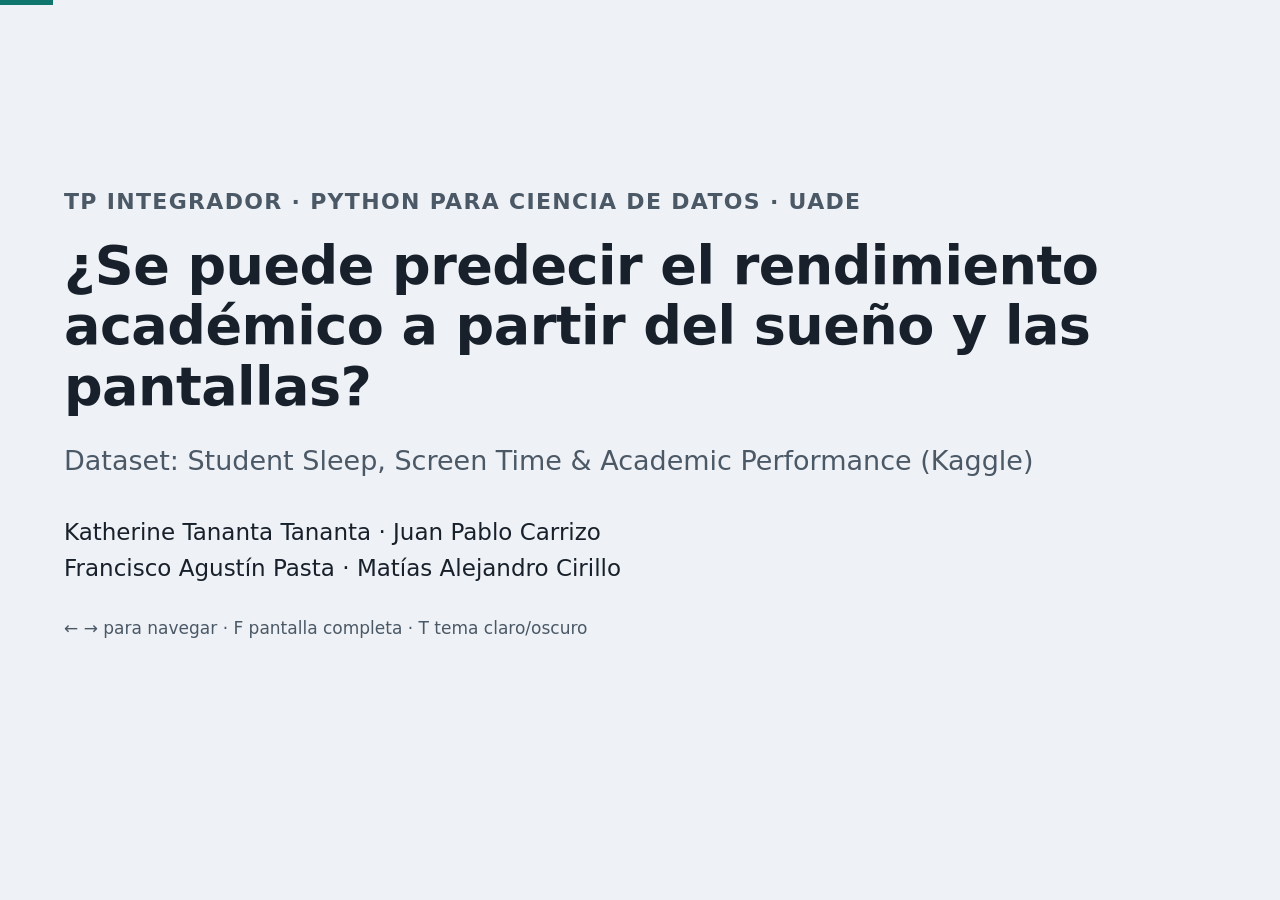
==== presentacion.html @ 527ed7e1 "Primera versió de la presentación." ====
<!DOCTYPE html>
<html lang="es">
<head>
<meta charset="utf-8">
<meta name="viewport" content="width=device-width, initial-scale=1">
<title>TP Integrador: sueño y rendimiento</title>
<style>
:root{
  --bg:#eef1f5; --card:#ffffff; --ink:#18212b; --muted:#4b5866; --line:#d5dbe3;
  --accent:#0f766e; --warn-bg:#fff6e0; --warn-line:#b45309;
  --code-bg:#101923; --code-ink:#e6edf3; --code-com:#9fb3c8;
  --jp:#0f766e; --ka:#4338ca; --fp:#b45309; --mc:#9d174d;
  --good:#0f766e; --bad:#b91c1c;
}
@media (prefers-color-scheme: dark){
  :root:not([data-theme="light"]){
    --bg:#0b1118; --card:#16202b; --ink:#e8eef5; --muted:#a9b7c6; --line:#2a3846;
    --warn-bg:#2b2111; --warn-line:#e0a64a; --code-bg:#0a0f15;
    --jp:#2dd4bf; --ka:#a5b4fc; --fp:#fbbf24; --mc:#f9a8d4; --good:#2dd4bf; --bad:#fca5a5; --accent:#2dd4bf;
  }
}
:root[data-theme="dark"]{
  --bg:#0b1118; --card:#16202b; --ink:#e8eef5; --muted:#a9b7c6; --line:#2a3846;
  --warn-bg:#2b2111; --warn-line:#e0a64a; --code-bg:#0a0f15;
  --jp:#2dd4bf; --ka:#a5b4fc; --fp:#fbbf24; --mc:#f9a8d4; --good:#2dd4bf; --bad:#fca5a5; --accent:#2dd4bf;
}
*{box-sizing:border-box;margin:0;padding:0}
html,body{height:100%;background:var(--bg);color:var(--ink);overflow:hidden;
  font-family:system-ui,-apple-system,"Segoe UI",Roboto,"Helvetica Neue",Arial,sans-serif}
#viewport{position:fixed;inset:0;display:flex;align-items:center;justify-content:center}
#stage{width:1280px;height:720px;position:relative;flex:none;transform-origin:center center}
.slide{position:absolute;inset:0;display:none;padding:84px 64px 52px;background:var(--bg)}
.slide.active{display:block}
.slide>.who-chip{position:absolute;top:26px;right:64px}
.slide>.sec{position:absolute;top:30px;left:64px;font-size:17px;font-weight:600;letter-spacing:.06em;text-transform:uppercase;color:var(--muted)}
.slide>.num{position:absolute;bottom:20px;right:64px;font-size:16px;color:var(--muted);font-variant-numeric:tabular-nums}
.slide>.foot{position:absolute;bottom:20px;left:64px;font-size:16px;color:var(--muted)}
.who-chip{font-size:17px;font-weight:600;padding:5px 14px;border-radius:999px;color:#fff;background:var(--c)}
:root[data-theme="dark"] .who-chip, :root:not([data-theme="light"]) .who-chip{color:#0b1118}
@media (prefers-color-scheme: light){:root:not([data-theme="dark"]) .who-chip{color:#fff}}
[data-who=jp]{--c:var(--jp)} [data-who=ka]{--c:var(--ka)} [data-who=fp]{--c:var(--fp)} [data-who=mc]{--c:var(--mc)}
#bar{position:fixed;top:0;left:0;height:5px;background:var(--accent);width:0;z-index:5;transition:width .25s}
h1{font-size:54px;line-height:1.12;font-weight:750;letter-spacing:-.01em}
h2{font-size:38px;line-height:1.15;font-weight:720;margin-bottom:20px;letter-spacing:-.005em}
h3{font-size:23px;font-weight:700;margin-bottom:8px}
p,li{font-size:22px;line-height:1.38}
.lead{font-size:27px;line-height:1.35;color:var(--ink)}
.muted{color:var(--muted)}
ul{padding-left:26px} li{margin-bottom:7px}
b,strong{font-weight:700}
code{font-family:ui-monospace,SFMono-Regular,Consolas,"Liberation Mono",monospace;font-size:.88em;background:color-mix(in srgb,var(--ink) 9%,transparent);padding:1px 6px;border-radius:5px}
.grid2{display:grid;grid-template-columns:1fr 1fr;gap:30px;align-items:start}
.grid-img{display:grid;grid-template-columns:auto 1fr;gap:30px;align-items:start}
.grid-img.rev{grid-template-columns:1fr auto}
.card{background:var(--card);border:1px solid var(--line);border-radius:14px;padding:20px 24px}
.card h3{color:var(--accent)}
figure{margin:0}
figure img{display:block;background:#fff;border:1px solid var(--line);border-radius:12px}
.callout{background:var(--warn-bg);border-left:6px solid var(--warn-line);border-radius:10px;padding:14px 20px;margin-top:16px}
.callout p{font-size:20px;line-height:1.38}
.callout .k{font-weight:800;margin-right:6px}
pre{background:var(--code-bg);color:var(--code-ink);border-radius:12px;padding:16px 20px;font-size:17px;line-height:1.5;overflow:hidden;
  font-family:ui-monospace,SFMono-Regular,Consolas,"Liberation Mono",monospace;white-space:pre}
pre .c{color:var(--code-com)}
table.t{width:100%;border-collapse:collapse;font-size:20px;background:var(--card);border:1px solid var(--line);border-radius:12px;overflow:hidden}
table.t th,table.t td{padding:9px 14px;text-align:left;border-bottom:1px solid var(--line)}
table.t th{font-size:17px;text-transform:uppercase;letter-spacing:.04em;color:var(--muted);background:color-mix(in srgb,var(--ink) 5%,transparent)}
table.t td.n,table.t th.n{text-align:right;font-variant-numeric:tabular-nums}
table.t tr:last-child td{border-bottom:0}
table.t tr.win td{background:color-mix(in srgb,var(--good) 14%,transparent);font-weight:700}
.kpis{display:grid;gap:16px}
.kpi{background:var(--card);border:1px solid var(--line);border-radius:14px;padding:16px 22px}
.kpi .v{font-size:44px;font-weight:780;line-height:1.05;color:var(--accent);font-variant-numeric:tabular-nums}
.kpi .l{font-size:19px;color:var(--muted);margin-top:4px}
.k3{grid-template-columns:repeat(3,1fr)} .k2{grid-template-columns:repeat(2,1fr)} .k4{grid-template-columns:repeat(4,1fr)}
.flow{display:flex;gap:12px;align-items:stretch;margin-top:26px}
.flow .st{flex:1;background:var(--card);border:1px solid var(--line);border-top:6px solid var(--c);border-radius:12px;padding:16px 14px}
.flow .st b{display:block;font-size:21px;margin-bottom:6px}
.flow .st span{font-size:18px;color:var(--muted)}
.bars{display:grid;gap:7px}
.bars .r{display:grid;grid-template-columns:200px 1fr 70px;gap:12px;align-items:center;font-size:19px}
.bars .tr{height:16px;background:color-mix(in srgb,var(--ink) 9%,transparent);border-radius:8px;overflow:hidden}
.bars .tr i{display:block;height:100%;background:var(--accent);border-radius:8px}
.bars .r.neg .tr i{background:var(--bad)}
.bars .val{text-align:right;font-variant-numeric:tabular-nums;font-weight:650}
.sub{font-size:18px;color:var(--muted);margin:14px 0 6px;font-weight:650}
.pipe{display:flex;align-items:center;gap:10px;margin:6px 0 4px}
.pipe .b{background:var(--card);border:2px solid var(--accent);border-radius:10px;padding:10px 14px;font-size:20px;font-weight:650;text-align:center}
.pipe .a{font-size:26px;color:var(--muted)}
.tag{display:inline-block;font-size:17px;font-weight:700;padding:2px 11px;border-radius:999px;border:1.5px solid currentColor}
.pos{color:var(--good)} .neg{color:var(--bad)}
.center{display:flex;flex-direction:column;justify-content:center;height:100%}
.title-slide{padding-top:0}
.title-slide .center{padding-bottom:20px}
.hint{font-size:17px;color:var(--muted);margin-top:30px}
@media (prefers-reduced-motion:reduce){#bar{transition:none}}
@media print{
  @page{size:1280px 720px;margin:0}
  html,body{overflow:visible;height:auto;background:#fff}
  #viewport{position:static;display:block}
  #stage{transform:none !important;width:auto;height:auto}
  .slide{display:block !important;position:relative;width:1280px;height:720px;page-break-after:always;break-after:page}
  .slide:last-child{page-break-after:auto;break-after:auto}
  #bar,#ui{display:none}
}
#ui{position:fixed;bottom:10px;left:50%;transform:translateX(-50%);display:flex;gap:8px;z-index:6;opacity:.0;transition:opacity .2s}
body:hover #ui,#ui:focus-within{opacity:.9}
#ui button{font:inherit;font-size:15px;padding:6px 12px;border-radius:8px;border:1px solid var(--line);background:var(--card);color:var(--ink);cursor:pointer}
#ui button:focus-visible{outline:3px solid var(--accent)}
</style>
</head>
<body>
<div id="bar"></div>
<div id="viewport"><div id="stage">

<!-- ============ 1. PORTADA ============ -->
<section class="slide title-slide" data-who="jp" data-sec="Introducción" aria-label="Portada">
  <div class="center">
    <p class="muted" style="font-size:22px;font-weight:600;letter-spacing:.06em;text-transform:uppercase;margin-bottom:18px">TP Integrador · Python para Ciencia de Datos · UADE</p>
    <h1>¿Se puede predecir el rendimiento académico a partir del sueño y las pantallas?</h1>
    <p class="lead muted" style="margin-top:26px">Dataset: Student Sleep, Screen Time &amp; Academic Performance (Kaggle)</p>
    <p style="margin-top:34px;font-size:23px;line-height:1.6">Katherine Tananta Tananta · Juan Pablo Carrizo<br>Francisco Agustín Pasta · Matías Alejandro Cirillo</p>
    <p class="hint">← → para navegar · F pantalla completa · T tema claro/oscuro</p>
  </div>
</section>

<!-- ============ 2. PREGUNTA Y DATASET ============ -->
<section class="slide" data-who="jp" data-sec="Introducción" aria-label="La pregunta y el dataset">
  <h2>La pregunta y los datos</h2>
  <div class="grid2" style="grid-template-columns:1.15fr 1fr">
    <div>
      <p class="lead">¿Podemos predecir el <b>rendimiento académico (<code>cgpa</code>)</b> de un/a estudiante a partir de sus hábitos de sueño, su uso de pantallas y otras variables de estilo de vida?</p>
      <p style="margin-top:18px"><b>Es un problema de regresión:</b> <code>cgpa</code> es numérica continua, en escala de 0 a 4.</p>
      <div class="callout"><p><span class="k">⚠</span><b>Datos sintéticos.</b> Según el autor en Kaggle, los registros fueron generados: no son estudiantes reales. Licencia CC0 (dominio público).</p></div>
    </div>
    <div class="kpis k2">
      <div class="kpi"><div class="v">500</div><div class="l">estudiantes</div></div>
      <div class="kpi"><div class="v">25</div><div class="l">columnas</div></div>
      <div class="kpi"><div class="v">0</div><div class="l">columnas de fecha: no hay serie de tiempo</div></div>
      <div class="kpi"><div class="v">Mixtas</div><div class="l">variables numéricas y categóricas</div></div>
    </div>
  </div>
</section>

<!-- ============ 3. RECORRIDO ============ -->
<section class="slide" data-who="jp" data-sec="Introducción" aria-label="El recorrido">
  <h2>El recorrido del trabajo</h2>
  <p class="lead muted">Seguimos el flujo completo de un proyecto de ciencia de datos.</p>
  <div class="flow">
    <div class="st" data-who="jp"><b>1. Carga y calidad</b><span>Nulos, duplicados, valores imposibles</span></div>
    <div class="st" data-who="jp"><b>2. EDA univariado</b><span>Estadística, histogramas, boxplots</span></div>
    <div class="st" data-who="ka"><b>3. EDA bivariado</b><span>Correlación y relación con <code>cgpa</code></span></div>
    <div class="st" data-who="ka"><b>4. Agregaciones</b><span><code>groupby</code> + <code>agg</code> y barplots</span></div>
    <div class="st" data-who="fp"><b>5. Modelo</b><span>Regresión lineal y KNN contra un baseline</span></div>
    <div class="st" data-who="mc"><b>6. Conclusiones</b><span>Qué aprendimos y dónde falla</span></div>
  </div>
  <p style="margin-top:34px"><span class="who-chip" style="--c:var(--jp)">Juan Pablo</span>&nbsp; secciones 1 y 2 &nbsp;·&nbsp;
  <span class="who-chip" style="--c:var(--ka)">Katherine</span>&nbsp; 3 y 4 &nbsp;·&nbsp;
  <span class="who-chip" style="--c:var(--fp)">Francisco</span>&nbsp; 5 &nbsp;·&nbsp;
  <span class="who-chip" style="--c:var(--mc)">Matías</span>&nbsp; 6</p>
</section>

<!-- ============ 4. NULOS ============ -->
<section class="slide" data-who="jp" data-sec="1 · Carga y calidad" aria-label="Valores nulos">
  <h2>Nulos: 5 columnas y una decisión para cada una</h2>
  <div class="grid2" style="grid-template-columns:1.05fr 1fr">
    <div>
      <table class="t">
        <thead><tr><th>Columna</th><th class="n">Nulos</th><th class="n">%</th><th>Decisión</th></tr></thead>
        <tbody>
          <tr><td><code>energy_level</code></td><td class="n">15</td><td class="n">3.00</td><td>Mediana</td></tr>
          <tr><td><code>concentration_difficulty</code></td><td class="n">14</td><td class="n">2.80</td><td>Mediana</td></tr>
          <tr><td><code>device_free_before_bed</code></td><td class="n">9</td><td class="n">1.80</td><td>Moda</td></tr>
          <tr><td><code>cgpa</code></td><td class="n">7</td><td class="n">1.40</td><td>Eliminar filas</td></tr>
          <tr><td><code>sleep_quality_score</code></td><td class="n">6</td><td class="n">1.20</td><td>Mediana</td></tr>
        </tbody>
      </table>
      <ul style="margin-top:14px">
        <li><code>cgpa</code> es lo que queremos predecir: imputarla <b>inventaría la respuesta</b>.</li>
        <li>Escalas 1-10: la <b>mediana</b> es robusta y mantiene la escala.</li>
        <li>Binaria Sí/No: la <b>moda</b>.</li>
      </ul>
    </div>
    <div>
      <p class="sub">Cómo los detectamos (<code>df.info()</code> mostró los nulos y que todos los tipos se leyeron bien)</p>
<pre>nulos = df.isna().sum()
nulos_pct = (nulos / len(df) * 100).round(2)
pd.DataFrame({"nulos": nulos,
              "% nulos": nulos_pct}
            )[nulos > 0].sort_values(
              "% nulos", ascending=False)</pre>
      <div class="callout"><p><span class="k">💡</span><code>nulos</code> y <code>nulos_pct</code> son <b>Series</b>, no DataFrames. Con las dos armamos un DataFrame de dos columnas; <code>[nulos &gt; 0]</code> filtra con una máscara booleana y <code>sort_values</code> ordena de mayor a menor.</p></div>
    </div>
  </div>
</section>

<!-- ============ 5. LIMPIEZA EN CODIGO ============ -->
<section class="slide" data-who="jp" data-sec="1 · Carga y calidad" aria-label="Limpieza de nulos en código">
  <h2>Cómo tratamos los nulos, en código</h2>
  <div class="grid2" style="grid-template-columns:1.2fr 1fr">
    <div>
<pre><span class="c"># Copia: no tocamos el df original</span>
df_clean = df.copy()

<span class="c"># El target no se imputa</span>
df_clean = df_clean.dropna(subset=["cgpa"])

<span class="c"># Escalas 1-10: mediana</span>
for col in ["sleep_quality_score", "energy_level",
            "concentration_difficulty"]:
    df_clean[col] = df_clean[col].fillna(
        df_clean[col].median())

<span class="c"># Binaria Sí/No: moda</span>
df_clean["device_free_before_bed"] = (
    df_clean["device_free_before_bed"].fillna(
        df_clean["device_free_before_bed"].mode()[0]))</pre>
    </div>
    <div>
      <div class="callout" style="margin-top:0"><p><span class="k">💡</span><code>mode()</code> devuelve una <b>Series</b>, porque puede haber varias modas empatadas. Con <code>[0]</code> tomamos el primer valor. Sin eso, <code>fillna</code> recibiría una Series y la alinearía por índice, en lugar de usar un único dato.</p></div>
      <div class="kpis k2" style="margin-top:18px">
        <div class="kpi"><div class="v" style="font-size:36px;white-space:nowrap">500 → 493</div><div class="l">filas (sin nulos en <code>cgpa</code>)</div></div>
        <div class="kpi"><div class="v">0</div><div class="l">nulos restantes</div></div>
      </div>
    </div>
  </div>
</section>

<!-- ============ 6. DUPLICADOS Y VALORES IMPOSIBLES ============ -->
<section class="slide" data-who="jp" data-sec="1 · Carga y calidad" aria-label="Duplicados y valores imposibles">
  <h2>Duplicados y valores imposibles</h2>
  <div class="grid2">
    <div class="card">
      <h3>Duplicados: ninguno</h3>
<pre style="font-size:16px">Filas duplicadas (todas las columnas): 0
student_id duplicados: 0
student_id únicos: 493 de 493 filas</pre>
      <p style="margin-top:8px">No hay dos filas que refieran al mismo alumno.</p>
    </div>
    <div class="card">
      <h3>Rangos verificados</h3>
      <p>Edad, año de cursada, asistencia (0-100), <code>cgpa</code> (0-4) y horas de sueño: <b>0 valores fuera de rango</b>.</p>
    </div>
  </div>
  <div class="card" style="margin-top:16px">
    <h3>Con <code>describe()</code> (solo numéricas, sin <code>include</code>) y los valores únicos: 3 problemas y 1 caso</h3>
    <ol style="padding-left:30px;margin-top:8px">
      <li style="margin-bottom:4px"><code>gender</code> con la misma categoría escrita de varias formas.</li>
      <li style="margin-bottom:4px"><b>Outliers</b> en <code>weekly_study_hours</code> y <code>pre_sleep_screen_time_min</code>.</li>
      <li style="margin-bottom:4px"><code>avg_bedtime_hour</code> es una <b>variable circular</b>.</li>
    </ol>
    <p style="margin-top:6px;font-size:21px">Y un caso extremo que decidimos <b>conservar</b>: 19.5 h de pantalla por día.</p>
  </div>
</section>

<!-- ============ 7. GENDER Y OUTLIERS ============ -->
<section class="slide" data-who="jp" data-sec="1 · Carga y calidad" aria-label="Problemas 1 y 2">
  <h2>Problema 1 y 2: <code>gender</code> y outliers</h2>
  <div class="grid2">
    <div class="card">
      <h3>1 · Categorías repetidas</h3>
      <p><code>Male</code>, <code>male</code>, <code>M</code> son lo mismo; igual <code>Female</code>, <code>female</code>, <code>F</code>. Normalizamos a <b>Male / Female</b>.</p>
      <p style="margin-top:8px"><code>Non-binary</code> y <code>Prefer not to say</code> son categorías genuinas: las dejamos.</p>
      <table class="t" style="margin-top:12px;font-size:19px">
        <tbody><tr><td>Female</td><td class="n">239</td></tr><tr><td>Male</td><td class="n">230</td></tr><tr><td>Non-binary</td><td class="n">12</td></tr><tr><td>Prefer not to say</td><td class="n">12</td></tr></tbody>
      </table>
    </div>
    <div class="card">
      <h3>2 · Outliers con el criterio de Tukey (1.5 × RIC)</h3>
<pre style="font-size:15.5px">for col in ["weekly_study_hours",
            "pre_sleep_screen_time_min"]:
    li, ls = limites_tukey(df_clean[col])
    outliers = detectar_outliers_tukey(df_clean, col)
    print(f"{col}: límites=({li:.1f}, {ls:.1f})"
          f" -> {len(outliers)} outlier(s)")</pre>
      <p style="margin-top:10px;font-size:20px"><code>weekly_study_hours</code>: límite superior 32.7 → <b>33.8, 39.1 y 88.5</b>. El de 88.5 son más de 12 h <i>todos los días</i>. <b>Los acotamos</b> a 32.7 (winsorizing) y conservamos las filas.</p>
      <p style="margin-top:8px;font-size:20px"><code>pre_sleep_screen_time_min</code>: 103, 121 y 240 min. Es plausible (insomnio, uso compulsivo): <b>no los tocamos</b>.</p>
    </div>
  </div>
</section>

<!-- ============ 8. CIRCULAR ============ -->
<section class="slide" data-who="jp" data-sec="1 · Carga y calidad" aria-label="Variable circular">
  <h2>Problema 3: la hora de acostarse es circular</h2>
  <div class="grid2">
    <div>
      <p>La escala va de 0 a 24, pero <b>23.9 (23:54) y 0.1 (00:06) están a 12 minutos</b> y quedan en extremos opuestos. El promedio simple de los dos da ≈12: mediodía.</p>
<pre style="margin-top:14px"><span class="c"># Hora circular: seno y coseno</span>
hora = df_clean["avg_bedtime_hour"] % 24
df_clean["bedtime_sin"] = np.sin(2*np.pi*hora/24)
df_clean["bedtime_cos"] = np.cos(2*np.pi*hora/24)</pre>
      <table class="t" style="margin-top:14px;font-size:19px">
        <thead><tr><th>avg_bedtime_hour</th><th class="n">bedtime_sin</th><th class="n">bedtime_cos</th></tr></thead>
        <tbody><tr><td>0.1</td><td class="n">0.03</td><td class="n">1.00</td></tr><tr><td>23.9</td><td class="n">-0.03</td><td class="n">1.00</td></tr></tbody>
      </table>
      <div class="callout"><p><span class="k">💡</span>El <code>% 24</code> hace que <code>24.0</code> (hay 2 casos) valga lo mismo que <code>0.0</code> (hay 6): los dos son medianoche. Estas columnas se <b>reutilizan en el modelo</b> (sección 5).</p></div>
    </div>
    <div class="card">
      <h3>Caso que conservamos</h3>
      <p><code>daily_screen_time_hours</code> = <b>19.5 h</b> en un/a estudiante (el siguiente es 11.4 h). Es muy improbable, pero no podemos confirmar que sea un error.</p>
      <p style="margin-top:10px">Lo dejamos porque <b>no entra como predictora</b>. Medimos su efecto en el EDA: la correlación con <code>cgpa</code> es <b>-0.05 con el caso y -0.02 sin él</b>: la conclusión no cambia.</p>
    </div>
  </div>
</section>

<!-- ============ 9. ESTADISTICA DESCRIPTIVA ============ -->
<section class="slide" data-who="jp" data-sec="2 · EDA univariado" aria-label="Estadística descriptiva">
  <h2>Estadística descriptiva</h2>
  <div class="grid2" style="grid-template-columns:1fr 1.05fr">
    <div>
      <div class="kpis" style="gap:14px">
        <div class="kpi"><div class="v">2.83</div><div class="l"><code>cgpa</code>: media 2.83, mediana 2.85, desvío 0.33. Simétrica; la mayoría entre 2.5 y 3.2</div></div>
        <div class="kpi"><div class="v">6.6 h</div><div class="l">de sueño entre semana, bastante menos que las 8 h recomendadas</div></div>
        <div class="kpi"><div class="v">5.8 h</div><div class="l">de pantalla por día, ~38 minutos justo antes de dormir</div></div>
      </div>
    </div>
    <div>
      <p class="sub" style="margin-top:0">Variables categóricas (% de estudiantes)</p>
      <div class="bars">
        <div class="r"><span>Female</span><div class="tr"><i style="width:48.5%"></i></div><span class="val">48.5%</span></div>
        <div class="r"><span>Male</span><div class="tr"><i style="width:46.7%"></i></div><span class="val">46.7%</span></div>
        <div class="r"><span>Carrera: STEM</span><div class="tr"><i style="width:32.5%"></i></div><span class="val">32.5%</span></div>
        <div class="r"><span>Carrera: Business</span><div class="tr"><i style="width:18.1%"></i></div><span class="val">18.1%</span></div>
        <div class="r"><span>Dormitory</span><div class="tr"><i style="width:38.1%"></i></div><span class="val">38.1%</span></div>
        <div class="r"><span>Off-campus Apt.</span><div class="tr"><i style="width:30.2%"></i></div><span class="val">30.2%</span></div>
        <div class="r"><span>With Family</span><div class="tr"><i style="width:26.8%"></i></div><span class="val">26.8%</span></div>
        <div class="r"><span>Trabajo part-time</span><div class="tr"><i style="width:33.3%"></i></div><span class="val">33.3%</span></div>
      </div>
      <p class="muted" style="font-size:18px;margin-top:10px"><code>Non-binary</code> y <code>Prefer not to say</code>: 2.4% cada una.</p>
    </div>
  </div>
</section>

<!-- ============ 10. HISTOGRAMAS ============ -->
<section class="slide" data-who="jp" data-sec="2 · EDA univariado" aria-label="Histogramas">
  <h2>Histogramas de las variables principales</h2>
  <div class="grid-img">
    <figure><img src="[data-uri]" alt="Histogramas de cgpa, horas de sueño, pantalla diaria, horas de estudio, asistencia y calidad de sueño" style="height:500px"></figure>
    <div>
      <ul>
        <li><b>Forma de campana:</b> <code>cgpa</code>, horas de sueño y asistencia.</li>
        <li><b>Sesgadas a la derecha</b> (cola de valores altos): pantalla diaria y horas de estudio.</li>
        <li><code>sleep_quality_score</code> es una escala entera 1-10: una barra por valor.</li>
      </ul>
      <div class="callout"><p>En pantalla diaria dejamos fuera de la vista el caso de 19.5 h (el eje llega a 13 h) para poder leer el gráfico. El dato sigue en los datos.</p></div>
    </div>
  </div>
</section>

<!-- ============ 11. BOXPLOTS ============ -->
<section class="slide" data-who="jp" data-sec="2 · EDA univariado" aria-label="Boxplots">
  <h2>Boxplots y puntos atípicos</h2>
  <div class="grid-img">
    <figure><img src="[data-uri]" alt="Boxplots de las seis variables principales" style="width:720px"></figure>
    <div>
      <p class="sub" style="margin-top:0">Atípicos según Tukey</p>
      <ul style="font-size:20px">
        <li><code>cgpa</code>: 6 (1.89 y 1.90; 3.76, 3.80, 3.91 y 3.95)</li>
        <li>Horas de sueño: 2 (1.5 y 2.5 h)</li>
        <li>Asistencia: 2 (36.9% y 44.5%)</li>
        <li>Pantalla diaria: 2 (11.4 y 19.5 h)</li>
        <li><code>sleep_quality_score</code>: 4 (todos con puntaje 1)</li>
        <li>Horas de estudio: ninguno (ya acotado)</li>
      </ul>
    </div>
  </div>
  <div class="callout"><p><b>Son valores posibles, así que no los tocamos.</b> Los de horas de estudio ya los acotamos en la sección de calidad.</p></div>
</section>

<!-- ============ 12. CORRELACIONES ============ -->
<section class="slide" data-who="ka" data-sec="3 · EDA bivariado" aria-label="Correlaciones">
  <h2>Correlación con <code>cgpa</code></h2>
  <div class="grid-img">
    <figure><img src="[data-uri]" alt="Mapa de calor de correlación de Pearson entre las variables numéricas" style="height:470px"></figure>
    <div>
      <div class="bars" style="gap:6px">
        <div class="r" style="grid-template-columns:262px 1fr 58px"><span><code>sleep_quality_score</code></span><div class="tr"><i style="width:94%"></i></div><span class="val">0.47</span></div>
        <div class="r" style="grid-template-columns:262px 1fr 58px"><span><code>avg_sleep_hours_weekday</code></span><div class="tr"><i style="width:88%"></i></div><span class="val">0.44</span></div>
        <div class="r" style="grid-template-columns:262px 1fr 58px"><span><code>weekly_study_hours</code></span><div class="tr"><i style="width:64%"></i></div><span class="val">0.32</span></div>
        <div class="r" style="grid-template-columns:262px 1fr 58px"><span><code>class_attendance_percent</code></span><div class="tr"><i style="width:50%"></i></div><span class="val">0.25</span></div>
        <div class="r neg" style="grid-template-columns:262px 1fr 58px"><span><code>pre_sleep_screen_time_min</code></span><div class="tr"><i style="width:44%"></i></div><span class="val">-0.22</span></div>
        <div class="r neg" style="grid-template-columns:262px 1fr 58px"><span><code>concentration_difficulty</code></span><div class="tr"><i style="width:36%"></i></div><span class="val">-0.18</span></div>
        <div class="r neg" style="grid-template-columns:262px 1fr 58px"><span><code>daily_screen_time_hours</code></span><div class="tr"><i style="width:10%"></i></div><span class="val">-0.05</span></div>
      </div>
      <p style="margin-top:12px;font-size:20px">Ninguna supera 0.5: el rendimiento depende de muchos factores. Además, calidad y horas de sueño están muy correlacionadas entre sí (<b>0.74</b>).</p>
      <div class="callout"><p><span class="k">⚠</span><b>Correlación no implica causalidad.</b> Dormir más se asocia a mayor <code>cgpa</code>, pero puede haber variables no observadas que expliquen las dos cosas.</p></div>
    </div>
  </div>
</section>

<!-- ============ 13. SCATTERPLOTS ============ -->
<section class="slide" data-who="ka" data-sec="3 · EDA bivariado" aria-label="Scatterplots">
  <h2>Scatterplots contra <code>cgpa</code></h2>
  <div class="grid-img">
    <figure><img src="[data-uri]" alt="Diagramas de dispersión de seis variables contra cgpa, con recta de tendencia" style="width:720px"></figure>
    <div>
      <ul>
        <li>Hay <b>mucha dispersión</b>, coherente con que ninguna correlación supere 0.5.</li>
        <li>Las rectas marcan direcciones claras: más calidad y horas de sueño, estudio y asistencia → el <code>cgpa</code> tiende a <b class="pos">subir</b>.</li>
        <li>Más pantalla justo antes de dormir (r=-0.22) → tiende a <b class="neg">bajar</b> levemente.</li>
        <li>Pantalla total: recta <b>casi plana</b> (r=-0.05).</li>
      </ul>
    </div>
  </div>
</section>

<!-- ============ 14. CATEGORICAS ============ -->
<section class="slide" data-who="ka" data-sec="3 · EDA bivariado" aria-label="cgpa según variables categóricas">
  <h2><code>cgpa</code> según variables categóricas</h2>
  <div class="grid-img">
    <figure><img src="[data-uri]" alt="Boxplots de cgpa según cronotipo, trabajo part-time, dispositivos antes de dormir y carrera" style="width:700px"></figure>
    <div>
      <p><b>Cronotipo:</b> la mediana baja de punta a punta.</p>
      <table class="t" style="margin:8px 0 12px;font-size:19px"><tbody>
        <tr><td>Early Bird</td><td class="n">2.95</td></tr><tr><td>Intermediate</td><td class="n">2.81</td></tr><tr><td>Night Owl</td><td class="n">2.73</td></tr></tbody></table>
      <ul style="font-size:20px">
        <li>Trabajo part-time y dejar los dispositivos: medianas casi iguales.</li>
        <li>Carrera: hay algo más de variación, pero con pocos casos en varias categorías.</li>
      </ul>
    </div>
  </div>
</section>

<!-- ============ 15. AGREGACION CRONOTIPO ============ -->
<section class="slide" data-who="ka" data-sec="3 · EDA bivariado" aria-label="Cronotipo, sueño y pantalla">
  <h2>Cronotipo, sueño y pantalla</h2>
  <p class="muted" style="margin-top:-8px">Adelanto de agregaciones: <code>groupby("chronotype").agg(...)</code></p>
  <div class="grid2" style="margin-top:12px;grid-template-columns:1.1fr 1fr">
    <div>
      <table class="t" style="font-size:19px">
        <thead><tr><th>Cronotipo</th><th class="n">Sueño (h)</th><th class="n">Pantalla antes de dormir (min)</th><th class="n">cgpa</th><th class="n">n</th></tr></thead>
        <tbody>
          <tr><td>Night Owl</td><td class="n">5.46</td><td class="n">56.16</td><td class="n">2.70</td><td class="n">145</td></tr>
          <tr><td>Intermediate</td><td class="n">6.73</td><td class="n">37.69</td><td class="n">2.83</td><td class="n">199</td></tr>
          <tr><td>Early Bird</td><td class="n">7.56</td><td class="n">22.18</td><td class="n">2.96</td><td class="n">149</td></tr>
        </tbody>
      </table>
      <ul style="margin-top:14px;font-size:20px">
        <li>Los <b>Night Owl</b> usan más pantalla antes de dormir y duermen menos (5.46 h contra 7.56 h).</li>
        <li>Y tienen menor <code>cgpa</code>: 2.70 contra 2.96.</li>
      </ul>
      <div class="callout"><p>Cronotipo, sueño y pantalla van juntos: con estos datos <b>no podemos separar cuál pesa más</b>.</p></div>
    </div>
    <figure><img src="[data-uri]" alt="Barras: minutos de pantalla antes de dormir por cronotipo" style="width:100%"></figure>
  </div>
</section>

<!-- ============ 16. SUEÑO EN TRAMOS ============ -->
<section class="slide" data-who="ka" data-sec="4 · Agregaciones" aria-label="cgpa según horas de sueño">
  <h2>¿Cambia el <code>cgpa</code> según cuánto se duerme?</h2>
  <div class="grid-img">
    <figure><img src="[data-uri]" alt="Barras de cgpa promedio por tramo de horas de sueño" style="width:560px"></figure>
    <div>
      <table class="t" style="font-size:19px">
        <thead><tr><th>Tramo</th><th class="n">cgpa</th><th class="n">desvío</th><th class="n">n</th></tr></thead>
        <tbody>
          <tr><td>Menos de 5 h</td><td class="n">2.62</td><td class="n">0.33</td><td class="n">57</td></tr>
          <tr><td>5 a 6.5 h</td><td class="n">2.72</td><td class="n">0.30</td><td class="n">171</td></tr>
          <tr><td>6.5 a 8 h</td><td class="n">2.89</td><td class="n">0.30</td><td class="n">170</td></tr>
          <tr><td>8 h o más</td><td class="n">3.06</td><td class="n">0.30</td><td class="n">95</td></tr>
        </tbody>
      </table>
      <p style="margin-top:12px;font-size:21px"><code>pd.cut</code> + <code>groupby</code> + <code>agg</code>. El <code>cgpa</code> <b>sube en cada tramo</b>: <b>+0.44</b> entre los extremos, más que el desvío general (0.33).</p>
      <div class="callout"><p><b>Asociación, no causa:</b> los Night Owl duermen menos y también tienen menor <code>cgpa</code>.</p></div>
    </div>
  </div>
</section>

<!-- ============ 17. CARRERA ============ -->
<section class="slide" data-who="ka" data-sec="4 · Agregaciones" aria-label="cgpa según la carrera">
  <h2>¿Cambia el <code>cgpa</code> según la carrera?</h2>
  <div class="grid-img">
    <figure><img src="[data-uri]" alt="Barras de cgpa promedio por área de estudio" style="width:610px"></figure>
    <div>
      <table class="t" style="font-size:18px">
        <thead><tr><th>Carrera</th><th class="n">cgpa</th><th class="n">n</th></tr></thead>
        <tbody>
          <tr><td>Health Sciences</td><td class="n">2.90</td><td class="n">61</td></tr>
          <tr><td>STEM</td><td class="n">2.88</td><td class="n">160</td></tr>
          <tr><td>Business</td><td class="n">2.84</td><td class="n">89</td></tr>
          <tr><td>Social Sciences</td><td class="n">2.79</td><td class="n">76</td></tr>
          <tr><td>Arts</td><td class="n">2.76</td><td class="n">32</td></tr>
          <tr><td>Law</td><td class="n">2.76</td><td class="n">23</td></tr>
          <tr><td>Humanities</td><td class="n">2.74</td><td class="n">52</td></tr>
        </tbody>
      </table>
    </div>
  </div>
  <div class="callout"><p>Las diferencias son <b>chicas</b>: ≈0.15 entre la más alta y la más baja, contra ≈0.44 entre los tramos de sueño. Law (n=23) y Arts (n=32) tienen pocos casos. <b>No usamos la carrera como predictora.</b></p></div>
</section>

<!-- ============ 18. COMO ARMAMOS EL MODELO ============ -->
<section class="slide" data-who="fp" data-sec="5 · Modelo" aria-label="Cómo armamos el modelo">
  <h2>Cómo armamos el modelo</h2>
  <div class="grid2" style="grid-template-columns:1.1fr 1fr">
    <div class="card">
      <h3>Variables predictoras (7)</h3>
      <p style="font-size:20px"><b>Regla:</b> |r| ≥ 0.20 con <code>cgpa</code>, más la hora de acostarse (seno y coseno) y el cronotipo.</p>
      <p style="font-size:19px;margin-top:8px"><code>avg_sleep_hours_weekday</code>, <code>sleep_quality_score</code>, <code>weekly_study_hours</code>, <code>class_attendance_percent</code>, <code>bedtime_sin</code>, <code>bedtime_cos</code>, <code>chronotype</code> (0, 1, 2).</p>
      <p style="font-size:19px;margin-top:8px" class="muted">Quedan afuera <code>age</code> (r=0.02) y <code>energy_level</code> (r=0.198, justo debajo del umbral).</p>
    </div>
    <div>
      <div class="kpis k2">
        <div class="kpi"><div class="v">394 / 99</div><div class="l">estudiantes de train / test (80 / 20)</div></div>
        <div class="kpi"><div class="v">5</div><div class="l">partes de validación cruzada, solo sobre train</div></div>
      </div>
    </div>
  </div>
  <p class="sub">Pipeline</p>
  <div class="pipe"><div class="b">Imputar con la mediana</div><span class="a">→</span><div class="b">Estandarizar</div><span class="a">→</span><div class="b">Regresión lineal o KNN</div></div>
  <ul style="margin-top:10px;font-size:20px">
    <li><b>KNN con <code>GridSearchCV</code></b>: busca <code>n_neighbors</code>, <code>weights</code> y <code>p</code>. Mejor combinación: <b>k=20, pesos uniformes, distancia euclídea</b>.</li>
    <li><b>Baseline:</b> predecir siempre la media del <code>cgpa</code> de entrenamiento.</li>
  </ul>
</section>

<!-- ============ 19. PANTALLA ============ -->
<section class="slide" data-who="fp" data-sec="5 · Modelo" aria-label="Prueba de la variable de pantalla">
  <h2>¿Y la pantalla? La pusimos a prueba</h2>
  <p class="lead muted" style="font-size:23px">Comparamos tres listas con validación cruzada <b>solo sobre train</b>. El test no se toca. Menor RMSE es mejor.</p>
  <table class="t" style="margin-top:18px">
    <thead><tr><th>Lista de variables</th><th class="n">Regresión lineal</th><th class="n">KNN (k=20)</th><th class="n">Promedio</th></tr></thead>
    <tbody>
      <tr><td>Anterior (con <code>age</code> y <code>energy_level</code>)</td><td class="n">0.2770</td><td class="n">0.2892</td><td class="n">0.2831</td></tr>
      <tr class="win"><td>Base, sin pantalla ✔</td><td class="n">0.2757</td><td class="n">0.2883</td><td class="n">0.2820</td></tr>
      <tr><td>Con <code>pre_sleep_screen_time_min</code></td><td class="n">0.2766</td><td class="n">0.2898</td><td class="n">0.2832</td></tr>
    </tbody>
  </table>
  <div class="callout" style="margin-top:22px"><p><b>Sumar la pantalla antes de dormir no mejora el error</b> (0.2832 contra 0.2820), así que queda afuera. Su efecto, si existe, ya está capturado por el sueño y el cronotipo, con los que va muy ligada.</p></div>
  <p class="muted" style="margin-top:14px;font-size:20px">Por eso el modelo final no usa ninguna variable de pantalla.</p>
</section>

<!-- ============ 20. RESULTADOS ============ -->
<section class="slide" data-who="fp" data-sec="5 · Modelo" aria-label="Resultados">
  <h2>Resultados en el conjunto de prueba</h2>
  <table class="t">
    <thead><tr><th>Modelo</th><th class="n">RMSE</th><th class="n">MAE</th><th class="n">MAPE</th><th class="n">R²</th></tr></thead>
    <tbody>
      <tr class="win"><td>Regresión lineal</td><td class="n">0.26</td><td class="n">0.21</td><td class="n">7.67 %</td><td class="n">0.34</td></tr>
      <tr><td>KNN (k=20)</td><td class="n">0.27</td><td class="n">0.22</td><td class="n">8.15 %</td><td class="n">0.30</td></tr>
      <tr><td>Baseline (media)</td><td class="n">0.33</td><td class="n">0.27</td><td class="n">10.02 %</td><td class="n">-0.05</td></tr>
    </tbody>
  </table>
  <div class="kpis k3" style="margin-top:20px">
    <div class="kpi"><div class="v">0.34</div><div class="l">R²: explica alrededor de un tercio de la variabilidad</div></div>
    <div class="kpi"><div class="v">-21 %</div><div class="l">de error (RMSE) frente al baseline</div></div>
    <div class="kpi"><div class="v">≈ lineal</div><div class="l">la relación es suave: el KNN no mejora al modelo lineal</div></div>
  </div>
  <p style="margin-top:16px;font-size:20px">Un MAE de 0.21 parece chico en una escala de 0 a 4, pero el <code>cgpa</code> está muy concentrado (desvío 0.33): la comparación justa es contra el baseline.</p>
</section>

<!-- ============ 21. REAL VS PREDICHO ============ -->
<section class="slide" data-who="fp" data-sec="5 · Modelo" aria-label="Real contra predicho">
  <h2>Real vs predicho: dónde se equivoca</h2>
  <figure><img src="[data-uri]" alt="Dispersión de cgpa real contra predicho para regresión lineal y KNN" style="height:268px;margin:0 auto"></figure>
  <div class="grid2" style="margin-top:14px;grid-template-columns:1fr 1.1fr">
    <table class="t" style="font-size:18px">
      <thead><tr><th>Nivel real de cgpa</th><th class="n">Error medio</th></tr></thead>
      <tbody>
        <tr><td>25 % más bajo</td><td class="n neg">+0.29</td></tr>
        <tr><td>Medio-bajo</td><td class="n">+0.14</td></tr>
        <tr><td>Medio-alto</td><td class="n">-0.03</td></tr>
        <tr><td>25 % más alto</td><td class="n">-0.17</td></tr>
      </tbody>
    </table>
    <div>
      <p style="font-size:20px"><b>Tira hacia la media:</b> sobreestima a quienes tienen <code>cgpa</code> bajo y subestima a quienes lo tienen alto.</p>
      <div class="callout" style="margin-top:10px"><p><b>No sirve para detectar estudiantes en riesgo</b>: justo a los de <code>cgpa</code> más bajo es a quienes más sobreestima.</p></div>
    </div>
  </div>
</section>

<!-- ============ 22. RESPUESTA Y HALLAZGOS ============ -->
<section class="slide" data-who="mc" data-sec="6 · Conclusiones" aria-label="Respuesta y hallazgos">
  <h2>¿Se puede predecir el <code>cgpa</code>? Parcialmente</h2>
  <p class="lead">Los hábitos contienen información real sobre el rendimiento, pero <b>no alcanzan para predecirlo con precisión</b> a nivel individual.</p>
  <h3 style="margin-top:22px">Qué aprendimos de los datos</h3>
  <ul style="font-size:21px">
    <li><b>El sueño es lo que más se asocia:</b> calidad (r=0.47) y horas (r=0.44). Con 8 h o más el <code>cgpa</code> promedia 3.06, contra 2.62 con menos de 5 h.</li>
    <li><b>Estudio y asistencia suman, pero menos</b> (r=0.32 y 0.25).</li>
    <li><b>La pantalla casi no importa:</b> el total, r=-0.05; antes de dormir, r=-0.22, pero no mejora el modelo.</li>
    <li><b>El cronotipo marca diferencias</b> (2.96, 2.83 y 2.70), mezcladas con el sueño.</li>
    <li>Todo son <b>asociaciones, no causas</b>: es un corte transversal con escalas autopercibidas.</li>
  </ul>
</section>

<!-- ============ 23. ERRORES Y LIMITACIONES ============ -->
<section class="slide" data-who="mc" data-sec="6 · Conclusiones" aria-label="Errores y limitaciones">
  <h2>En qué se equivoca y qué limita el análisis</h2>
  <div class="grid2">
    <div class="card">
      <h3>En qué se equivoca</h3>
      <ul style="font-size:20px">
        <li><b>Tira hacia la media:</b> +0.29 en los de <code>cgpa</code> más bajo, -0.17 en los más altos.</li>
        <li><b>Dos tercios de la variabilidad quedan sin explicar:</b> faltan variables (dificultad de materias, historial, situación socioeconómica).</li>
        <li>Varias predictoras van juntas (sueño, cronotipo, hora de acostarse): los coeficientes no dicen cuál pesa más.</li>
      </ul>
    </div>
    <div class="card">
      <h3>Limitaciones</h3>
      <ul style="font-size:20px">
        <li><b>Los datos son sintéticos:</b> no se trasladan a estudiantes reales.</li>
        <li><b>Filtración leve:</b> la imputación, el acotado y las correlaciones se calcularon con todo el dataset, antes de separar train y test.</li>
        <li><b>Test chico</b> (99 estudiantes): las métricas pueden moverse unas centésimas.</li>
        <li>El cronotipo como 0, 1 y 2 supone saltos iguales.</li>
      </ul>
    </div>
  </div>
</section>

<!-- ============ 24. MEJORAS Y CIERRE ============ -->
<section class="slide" data-who="mc" data-sec="6 · Conclusiones" aria-label="Mejoras y cierre">
  <h2>Qué le agregaríamos para mejorarlo</h2>
  <ol style="padding-left:32px;font-size:21px">
    <li><b>Seleccionar variables dentro de la validación cruzada</b> y probar las que quedaron afuera.</li>
    <li><b>Regularización (Ridge)</b>, que maneja mejor la colinealidad entre variables de sueño.</li>
    <li><b>Validación cruzada repetida</b> para medir cuánto varían las métricas.</li>
    <li><b>One-hot</b> de las categóricas que no usamos y <b>modelos no lineales</b>, sin esperar una mejora grande.</li>
    <li><b>Más información:</b> historial académico, dificultad de las materias, nivel socioeconómico y datos del mismo estudiante en el tiempo, con datos reales.</li>
  </ol>
  <div class="card" style="margin-top:26px;text-align:center">
    <p style="font-size:32px;font-weight:720;line-height:1.3">Gracias. ¿Preguntas?</p>
    <p class="muted" style="font-size:19px;margin-top:6px">Código y datos: github.com/jucarriz/TP-Integrador-Segundo-Parcial</p>
  </div>
</section>

</div></div>

<div id="ui" aria-label="Controles">
  <button id="prev" aria-label="Diapositiva anterior">← Anterior</button>
  <button id="next" aria-label="Diapositiva siguiente">Siguiente →</button>
  <button id="full" aria-label="Pantalla completa">Pantalla completa</button>
  <button id="theme" aria-label="Cambiar tema claro u oscuro">Tema</button>
</div>

<script>
// Quién presenta cada bloque. Para cambiar de presentador, editar el nombre
// (o el atributo data-who de la diapositiva: jp, ka, fp, mc).
const WHO = { jp: "Juan Pablo Carrizo", ka: "Katherine Tananta", fp: "Francisco Pasta", mc: "Matías Cirillo" };

const slides = Array.from(document.querySelectorAll(".slide"));
const stage = document.getElementById("stage");
const bar = document.getElementById("bar");
let cur = 0;

slides.forEach((s, i) => {
  const who = s.dataset.who;
  const chip = document.createElement("span");
  chip.className = "who-chip"; chip.dataset.who = who; chip.textContent = WHO[who];
  const sec = document.createElement("span"); sec.className = "sec"; sec.textContent = s.dataset.sec;
  const num = document.createElement("span"); num.className = "num"; num.textContent = (i + 1) + " / " + slides.length;
  const foot = document.createElement("span"); foot.className = "foot"; foot.textContent = "TP Integrador · UADE";
  if (i > 0) s.append(sec, chip, foot, num);
});

function show(n) {
  cur = Math.max(0, Math.min(slides.length - 1, n));
  slides.forEach((s, i) => s.classList.toggle("active", i === cur));
  bar.style.width = ((cur + 1) / slides.length * 100) + "%";
  try { history.replaceState(null, "", "#" + (cur + 1)); } catch (e) {}
}
function fit() {
  const k = Math.min(innerWidth / 1280, innerHeight / 720);
  stage.style.transform = "scale(" + k + ")";
}
function toggleFull() {
  if (document.fullscreenElement) document.exitFullscreen();
  else document.documentElement.requestFullscreen && document.documentElement.requestFullscreen();
}
function toggleTheme() {
  const r = document.documentElement;
  const dark = r.dataset.theme ? r.dataset.theme === "dark" : matchMedia("(prefers-color-scheme: dark)").matches;
  r.dataset.theme = dark ? "light" : "dark";
}
addEventListener("keydown", e => {
  if (e.ctrlKey || e.metaKey || e.altKey) return;
  const k = e.key;
  if (["ArrowRight", "PageDown", " ", "Enter"].includes(k)) { e.preventDefault(); show(cur + 1); }
  else if (["ArrowLeft", "PageUp", "Backspace"].includes(k)) { e.preventDefault(); show(cur - 1); }
  else if (k === "Home") show(0);
  else if (k === "End") show(slides.length - 1);
  else if (k === "f" || k === "F") toggleFull();
  else if (k === "t" || k === "T") toggleTheme();
});
let sx = null;
addEventListener("touchstart", e => { sx = e.touches[0].clientX; }, { passive: true });
addEventListener("touchend", e => {
  if (sx === null) return;
  const dx = e.changedTouches[0].clientX - sx; sx = null;
  if (Math.abs(dx) > 50) show(cur + (dx < 0 ? 1 : -1));
});
document.getElementById("prev").onclick = () => show(cur - 1);
document.getElementById("next").onclick = () => show(cur + 1);
document.getElementById("full").onclick = toggleFull;
document.getElementById("theme").onclick = toggleTheme;
addEventListener("resize", fit);
addEventListener("hashchange", () => show((parseInt(location.hash.slice(1)) || 1) - 1));
fit();
show((parseInt(location.hash.slice(1)) || 1) - 1);
</script>
</body>
</html>
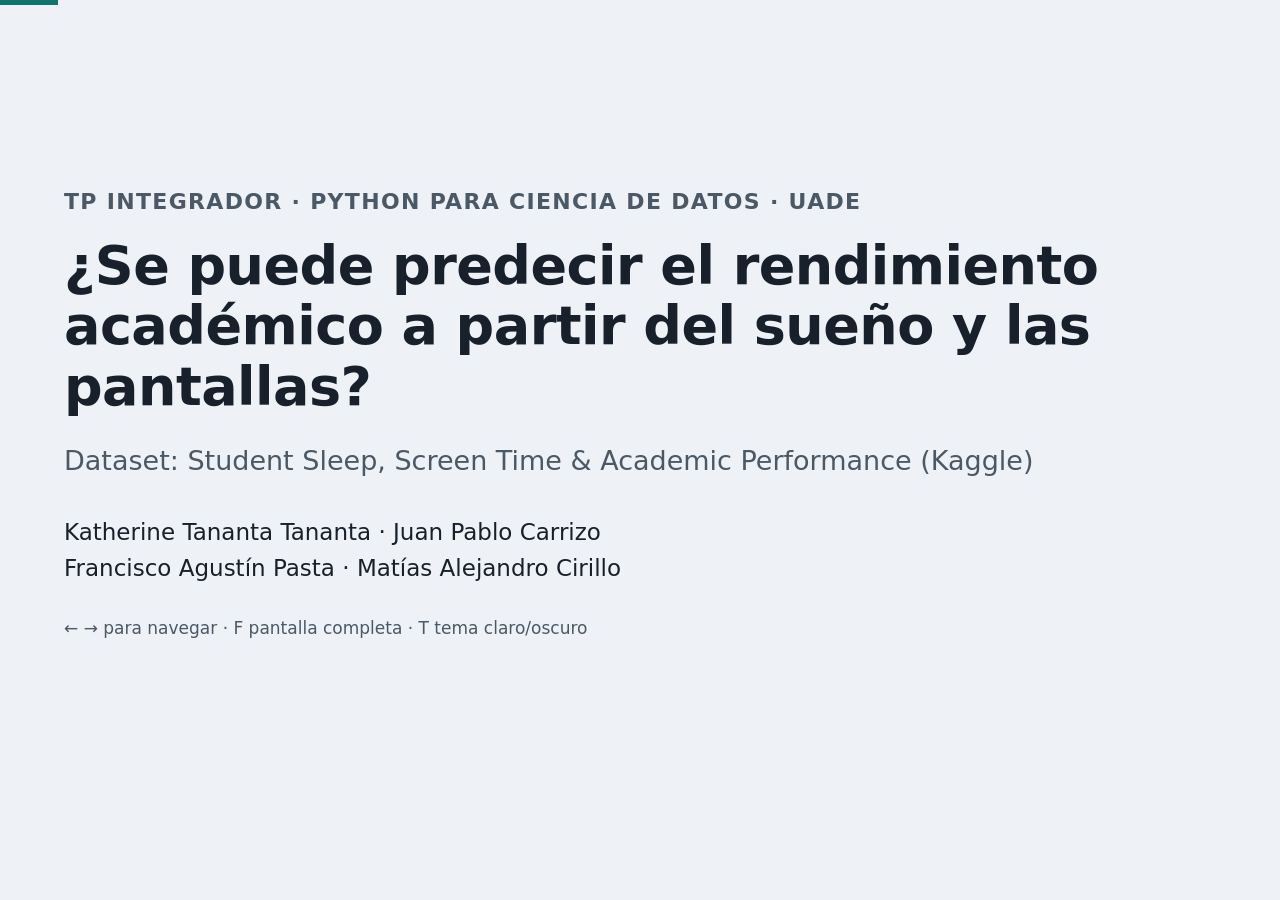
==== commit 21a468d7: "Reasignar presentadores, quitar conclusiones y agregar cierre del modelo Nuevo reparto de la exposic" ====
--- a/presentacion.html
+++ b/presentacion.html
@@ -149,15 +149,14 @@
   <div class="flow">
     <div class="st" data-who="jp"><b>1. Carga y calidad</b><span>Nulos, duplicados, valores imposibles</span></div>
     <div class="st" data-who="jp"><b>2. EDA univariado</b><span>Estadística, histogramas, boxplots</span></div>
-    <div class="st" data-who="ka"><b>3. EDA bivariado</b><span>Correlación y relación con <code>cgpa</code></span></div>
+    <div class="st" data-who="mc"><b>3. EDA bivariado</b><span>Correlación y relación con <code>cgpa</code></span></div>
     <div class="st" data-who="ka"><b>4. Agregaciones</b><span><code>groupby</code> + <code>agg</code> y barplots</span></div>
     <div class="st" data-who="fp"><b>5. Modelo</b><span>Regresión lineal y KNN contra un baseline</span></div>
-    <div class="st" data-who="mc"><b>6. Conclusiones</b><span>Qué aprendimos y dónde falla</span></div>
   </div>
   <p style="margin-top:34px"><span class="who-chip" style="--c:var(--jp)">Juan Pablo</span>&nbsp; secciones 1 y 2 &nbsp;·&nbsp;
-  <span class="who-chip" style="--c:var(--ka)">Katherine</span>&nbsp; 3 y 4 &nbsp;·&nbsp;
-  <span class="who-chip" style="--c:var(--fp)">Francisco</span>&nbsp; 5 &nbsp;·&nbsp;
-  <span class="who-chip" style="--c:var(--mc)">Matías</span>&nbsp; 6</p>
+  <span class="who-chip" style="--c:var(--mc)">Matías</span>&nbsp; 3 &nbsp;·&nbsp;
+  <span class="who-chip" style="--c:var(--ka)">Katherine</span>&nbsp; 4 &nbsp;·&nbsp;
+  <span class="who-chip" style="--c:var(--fp)">Francisco</span>&nbsp; 5</p>
 </section>
 
 <!-- ============ 4. NULOS ============ -->
@@ -368,7 +367,7 @@
 </section>
 
 <!-- ============ 12. CORRELACIONES ============ -->
-<section class="slide" data-who="ka" data-sec="3 · EDA bivariado" aria-label="Correlaciones">
+<section class="slide" data-who="mc" data-sec="3 · EDA bivariado" aria-label="Correlaciones">
   <h2>Correlación con <code>cgpa</code></h2>
   <div class="grid-img">
     <figure><img src="[data-uri]